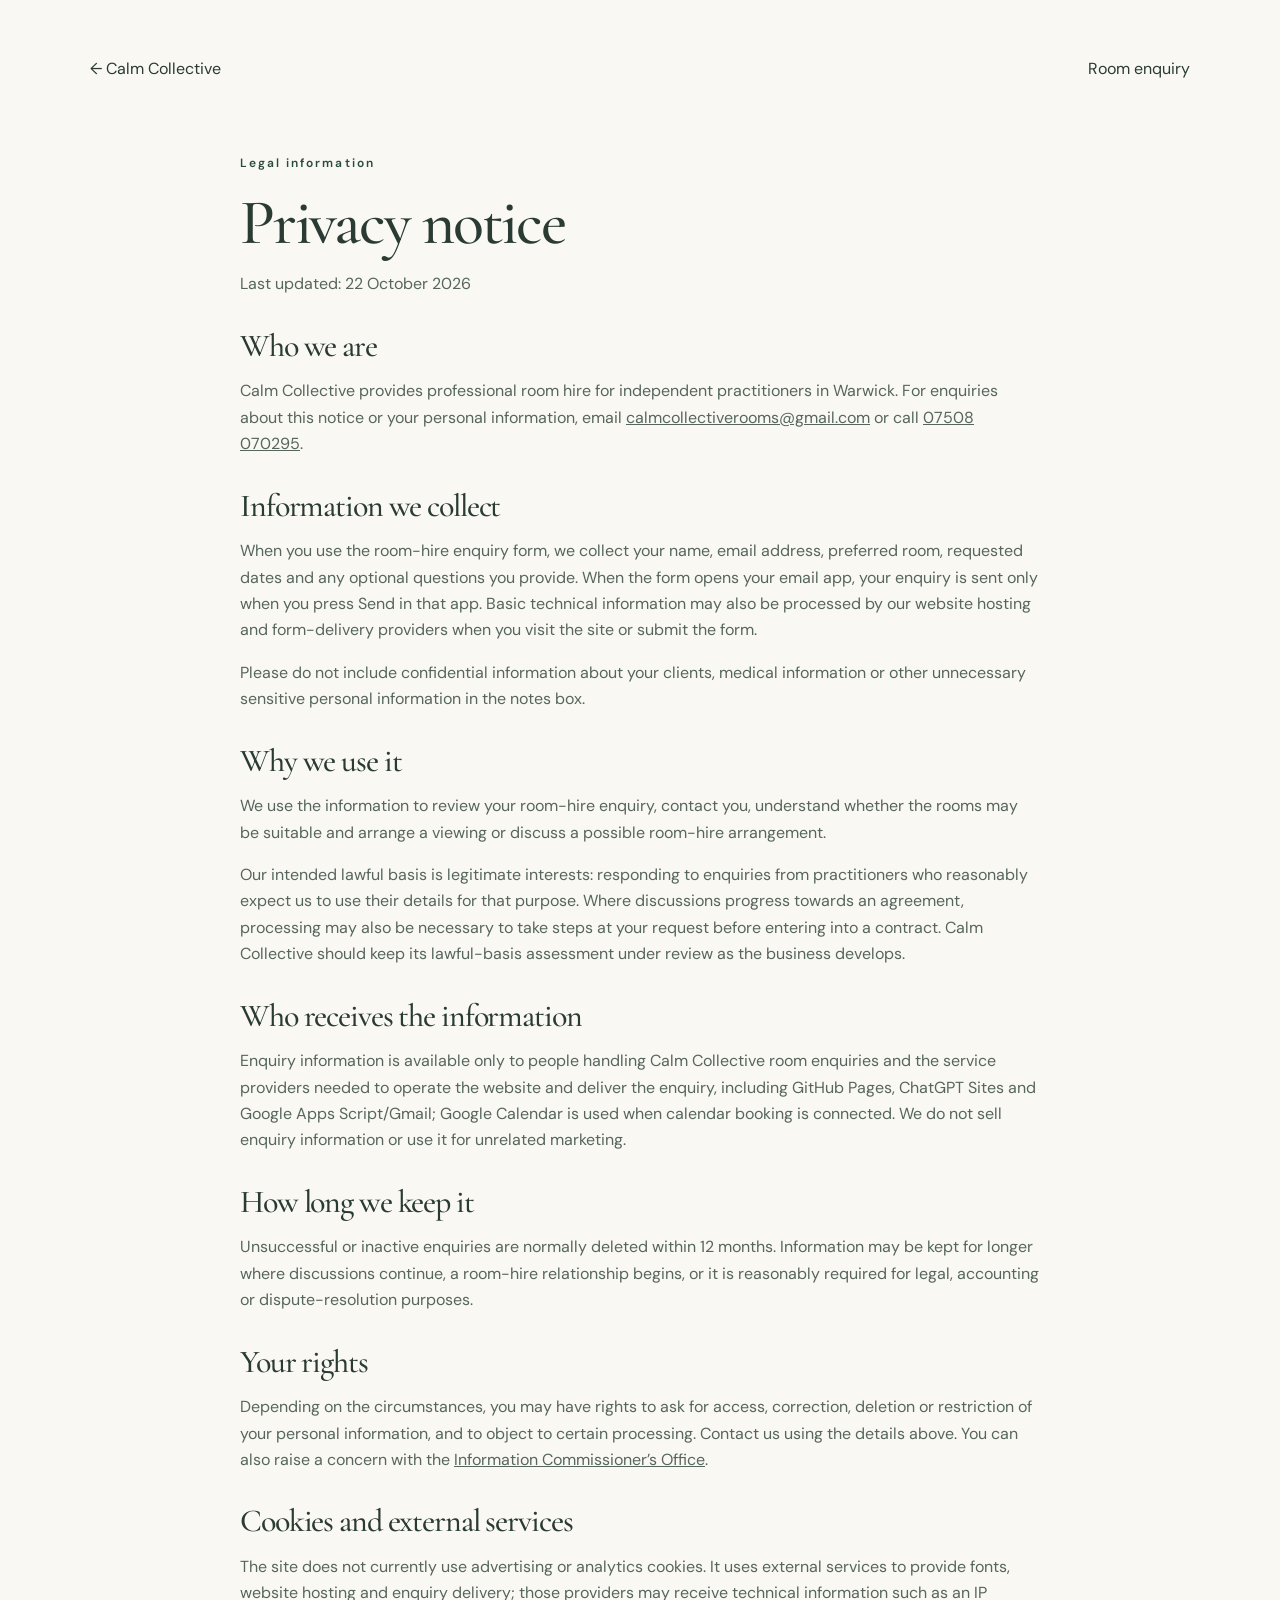
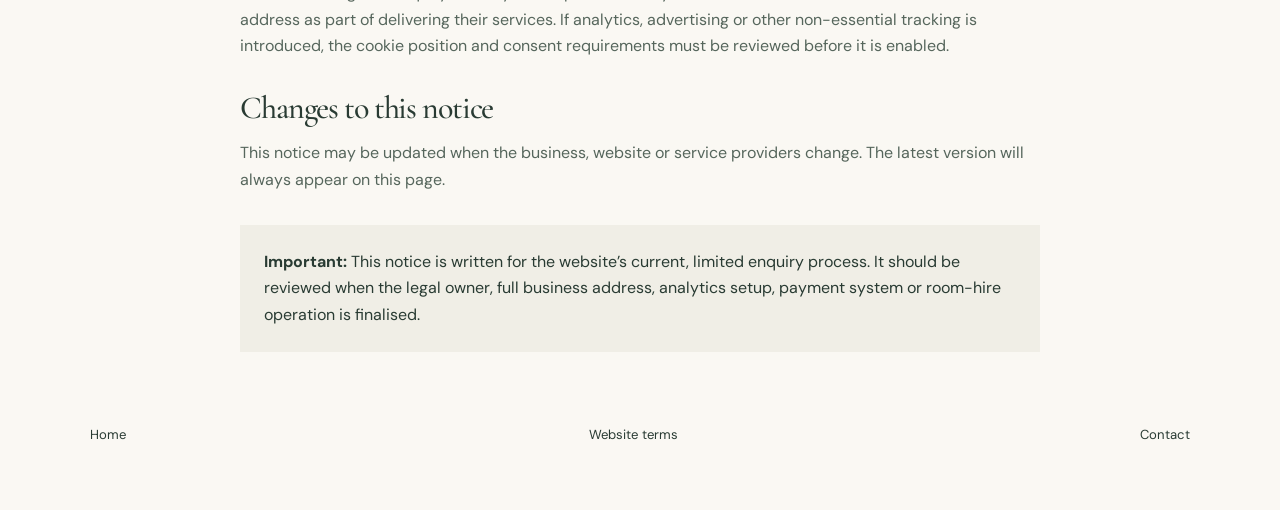
==== privacy.html @ 4c3a269a "Update Calm Collective rooms, photography and enquiries from October brief" ====
<!doctype html>
<html lang="en">
<head>
  <meta charset="utf-8">
  <meta name="viewport" content="width=device-width,initial-scale=1">
  <title>Privacy Notice | Calm Collective Warwick</title>
  <meta name="description" content="How Calm Collective uses personal information submitted through its therapy room hire enquiry form.">
  <meta name="robots" content="index,follow">
  <meta name="theme-color" content="#d4e0d9">
  <link rel="canonical" href="https://highstreetwebco.github.io/calm-collective/privacy.html">
  <link rel="preconnect" href="https://fonts.googleapis.com">
  <link rel="preconnect" href="https://fonts.gstatic.com" crossorigin>
  <link href="https://fonts.googleapis.com/css2?family=Cormorant+Garamond:ital,wght@0,500;1,400&family=DM+Sans:wght@400;500;600&display=swap" rel="stylesheet">
  <link rel="stylesheet" href="style.css?v=20261022">
</head>
<body class="legal-body">
  <header class="legal-header"><a href="index.html">← Calm Collective</a><a href="index.html#enquire">Room enquiry</a></header>
  <main class="legal-page">
    <p class="eyebrow">Legal information</p>
    <h1>Privacy notice</h1>
    <p class="legal-updated">Last updated: 22 October 2026</p>
    <section><h2>Who we are</h2><p>Calm Collective provides professional room hire for independent practitioners in Warwick. For enquiries about this notice or your personal information, email <a href="mailto:calmcollectiverooms@gmail.com">calmcollectiverooms@gmail.com</a> or call <a href="tel:07508070295">07508 070295</a>.</p></section>
    <section><h2>Information we collect</h2><p>When you use the room-hire enquiry form, we collect your name, email address, preferred room, requested dates and any optional questions you provide. When the form opens your email app, your enquiry is sent only when you press Send in that app. Basic technical information may also be processed by our website hosting and form-delivery providers when you visit the site or submit the form.</p><p>Please do not include confidential information about your clients, medical information or other unnecessary sensitive personal information in the notes box.</p></section>
    <section><h2>Why we use it</h2><p>We use the information to review your room-hire enquiry, contact you, understand whether the rooms may be suitable and arrange a viewing or discuss a possible room-hire arrangement.</p><p>Our intended lawful basis is legitimate interests: responding to enquiries from practitioners who reasonably expect us to use their details for that purpose. Where discussions progress towards an agreement, processing may also be necessary to take steps at your request before entering into a contract. Calm Collective should keep its lawful-basis assessment under review as the business develops.</p></section>
    <section><h2>Who receives the information</h2><p>Enquiry information is available only to people handling Calm Collective room enquiries and the service providers needed to operate the website and deliver the enquiry, including GitHub Pages, ChatGPT Sites and Google Apps Script/Gmail; Google Calendar is used when calendar booking is connected. We do not sell enquiry information or use it for unrelated marketing.</p></section>
    <section><h2>How long we keep it</h2><p>Unsuccessful or inactive enquiries are normally deleted within 12 months. Information may be kept for longer where discussions continue, a room-hire relationship begins, or it is reasonably required for legal, accounting or dispute-resolution purposes.</p></section>
    <section><h2>Your rights</h2><p>Depending on the circumstances, you may have rights to ask for access, correction, deletion or restriction of your personal information, and to object to certain processing. Contact us using the details above. You can also raise a concern with the <a href="https://ico.org.uk/make-a-complaint/" target="_blank" rel="noreferrer">Information Commissioner’s Office</a>.</p></section>
    <section><h2>Cookies and external services</h2><p>The site does not currently use advertising or analytics cookies. It uses external services to provide fonts, website hosting and enquiry delivery; those providers may receive technical information such as an IP address as part of delivering their services. If analytics, advertising or other non-essential tracking is introduced, the cookie position and consent requirements must be reviewed before it is enabled.</p></section>
    <section><h2>Changes to this notice</h2><p>This notice may be updated when the business, website or service providers change. The latest version will always appear on this page.</p></section>
    <aside class="legal-note"><strong>Important:</strong> This notice is written for the website’s current, limited enquiry process. It should be reviewed when the legal owner, full business address, analytics setup, payment system or room-hire operation is finalised.</aside>
  </main>
  <footer class="legal-footer"><a href="index.html">Home</a><a href="terms.html">Website terms</a><a href="mailto:calmcollectiverooms@gmail.com">Contact</a></footer>
</body>
</html>
---- style.css ----
:root{--paper:#faf8f3;--cream:#f0eee6;--sage:#d4ded2;--forest:#294b3e;--ink:#293b33;--muted:#56665c;--line:#cdd4c8;--serif:'Cormorant Garamond',Georgia,serif;--sans:'DM Sans',sans-serif}*{box-sizing:border-box}html{scroll-behavior:smooth;scroll-padding-top:110px}body{margin:0;background:var(--paper);color:var(--ink);font:16px/1.65 var(--sans);-webkit-font-smoothing:antialiased}a{color:inherit;text-decoration:none}button,input,select,textarea{font:inherit}button,a,input,select,textarea,summary{-webkit-tap-highlight-color:transparent}button,a,summary{touch-action:manipulation}a:focus-visible,button:focus-visible,summary:focus-visible,input:focus-visible,select:focus-visible,textarea:focus-visible{outline:3px solid #687c55;outline-offset:4px}button{cursor:pointer}button:disabled{cursor:wait;opacity:.6}[hidden]{display:none!important}img{max-width:100%;display:block}h1,h2,h3,p,figure{margin:0}h1,h2,h3{font-family:var(--serif);font-weight:500}h1,h2{line-height:1.02;letter-spacing:-.035em}h1{font-size:clamp(3.7rem,5.8vw,6.7rem)}h2{font-size:clamp(2.7rem,4.2vw,4.7rem)}h3{font-size:1.95rem;line-height:1.15}p{color:var(--muted)}em{font-weight:400}.eyebrow{font-size:.75rem;font-weight:600;letter-spacing:.17em;margin-bottom:1.5rem;color:var(--forest)}.button{display:inline-flex;justify-content:center;align-items:center;background:var(--forest);color:var(--paper);padding:.95rem 1.5rem;border:1px solid var(--forest);border-radius:5px;min-height:50px;font-size:.9rem;font-weight:500;text-align:center;transition:background .18s}.button:hover{background:#173b2a}.button-outline{background:transparent;color:var(--forest)}.button-outline:hover{background:#e3e9df;color:var(--forest)}.button-light{background:var(--paper);color:var(--forest);border-color:var(--paper)}.button-light:hover{background:var(--sage)}.text-link{background:none;border:0;border-bottom:1px solid currentColor;color:var(--forest);padding:.3rem 0;font-size:.9rem;display:inline-block}.skip-link{position:fixed;top:-100px;left:16px;background:white;padding:16px;z-index:100}.skip-link:focus{top:12px}.site-header{height:100px;display:flex;align-items:center;gap:2.5rem;padding:0 5%;border-bottom:1px solid var(--line);background:rgba(250,248,243,.96);backdrop-filter:blur(16px);position:sticky;top:0;z-index:20}.brand-logo{width:140px;color:var(--forest)}.brand-main{display:flex;align-items:center;gap:7px;line-height:.8}.brand-main>span{font:400 2.8rem/.8 var(--serif);letter-spacing:-.055em}.brand-lotus{width:56px;height:38px}.brand-lotus path{fill:none;stroke:currentColor;stroke-width:1.7}.brand-logo>small{display:block;font-size:.7rem;letter-spacing:.3em;margin-top:8px}.site-header nav{display:flex;gap:2rem;margin-left:auto;font-size:.88rem}.site-header nav a{padding:12px 0}.site-header nav a:hover{color:#748771}.menu-toggle{display:none}.hero{display:grid;grid-template-columns:1.06fr .94fr;background:var(--sage);padding:4.6rem 7% 4.3rem;gap:6%;align-items:center}.hero-copy{max-width:640px}.hero-intro{max-width:470px;margin:1.8rem 0 2rem;font-size:1.03rem;line-height:1.8}.hero .eyebrow{margin-bottom:1.8rem}.actions{display:flex;align-items:center;gap:1.7rem;flex-wrap:wrap}.hero-address{margin-top:2.8rem;font-size:.82rem;color:var(--forest)}.hero-photo{position:relative;max-width:435px;justify-self:end;box-shadow:14px 14px 0 rgba(255,255,255,.25);border-radius:145px 145px 6px 6px;overflow:hidden;background:#ecece4}.hero-photo img{width:100%;height:auto}.hero-photo figcaption{background:#faf8f3ef;padding:1rem 1.3rem;color:var(--forest);font:500 1.4rem var(--serif)}.hero-photo figcaption small{display:block;font:.75rem/1.5 var(--sans);margin-top:.3rem;color:var(--muted)}.quick-facts{display:grid;grid-template-columns:repeat(4,1fr);padding:1.55rem 7%;border-bottom:1px solid var(--line);font-size:.83rem;text-align:center}.quick-facts span+span{border-left:1px solid var(--line)}.quick-facts b{font-weight:600}.section{padding:6.5rem 7%}.section-heading{display:grid;grid-template-columns:1.3fr .8fr;gap:12%;align-items:end;margin-bottom:3rem}.section-heading>p{max-width:420px;line-height:1.8}.room-grid{display:grid;grid-template-columns:repeat(3,1fr);gap:1.3rem}.room-card{border:1px solid var(--line);border-radius:8px;overflow:hidden;background:#fffdf8}.room-top{padding:1.3rem 1.6rem;min-height:150px;display:flex;align-items:center;justify-content:space-between;border-bottom:1px solid var(--line)}.room-calm{background:#dce4d8}.room-still{background:#e5e5da}.room-haven{background:#ded9cd}.room-top .eyebrow{margin:0}.room-number{font:400 5rem/1 var(--serif);color:#6c7e67}.room-copy{padding:1.6rem}.room-copy>p{font-size:.9rem;margin:1rem 0}.room-copy details{font-size:.85rem;border-top:1px solid var(--line);padding:.8rem 0}.room-copy details p{margin-top:.6rem}.room-copy .button{width:100%;margin-top:1rem;font-size:.84rem}.room-footnote{display:flex;gap:2rem;align-items:center;justify-content:space-between;margin:1.5rem 0 2.5rem}.room-footnote p{font-size:.8rem}.room-footnote a{white-space:nowrap}.facilities{padding:1.6rem 2rem;background:#eef0e8;border-radius:6px;display:flex;gap:2.5rem;align-items:center}.facilities .eyebrow{margin:0;font-size:.7rem}.facilities ul{display:flex;flex-wrap:wrap;gap:1rem 2.5rem;margin:0;padding:0;list-style:none;font-size:.88rem}.facilities li:before{content:'✓';margin-right:.6rem;color:var(--forest)}.hire-section{background:var(--cream);display:grid;grid-template-columns:1fr 1fr;gap:12%}.section-intro{margin:1.6rem 0;max-width:430px}.hire-options article{display:flex;gap:1.5rem;padding:1.5rem 0;border-top:1px solid #cbd0c3}.hire-options article>span{font-size:.75rem;padding-top:.4rem}.hire-options h3{font-size:1.8rem}.hire-options article p{font-size:.92rem;margin-top:.5rem}.small-note{font-size:.8rem;line-height:1.65}.practice-strip{padding:3.8rem 7%;display:grid;grid-template-columns:1fr 1.3fr;gap:8%;background:var(--forest);color:var(--paper)}.practice-strip .eyebrow{color:#c6d7c3}.practice-strip h2{font-size:3rem}.practice-strip p{color:#d0ddd1;font-size:.88rem;margin-top:1.3rem}.practice-tags{display:flex;flex-wrap:wrap;gap:.7rem}.practice-tags span{border:1px solid #6f8a75;border-radius:30px;padding:.45rem 1rem;font-size:.82rem}.how-section{padding-top:4rem;padding-bottom:4rem}.process-grid{display:grid;grid-template-columns:repeat(3,1fr);gap:3.5rem}.process-grid article>span{font-size:.7rem;letter-spacing:.12em;color:var(--muted)}.process-grid h3{margin:1rem 0 .7rem}.process-grid p{font-size:.9rem}.booking-section{position:relative;background:#e5e9df;display:grid;grid-template-columns:.85fr 1.15fr;gap:8%}.anchor-alias{position:absolute;top:0}.booking-intro>p:not(.eyebrow){max-width:390px;margin:1.7rem 0}.booking-assurance{padding:1.4rem 0;border-top:1px solid #c2cbbd;margin-top:2rem;max-width:370px}.booking-assurance h3{font-size:1.5rem}.booking-assurance p{margin-top:.7rem;font-size:.88rem}.booking-contact{font-size:.9rem}.booking-contact a{color:var(--forest);display:inline-block;margin-top:.4rem;text-decoration:underline;text-underline-offset:4px}.booking-card{background:var(--paper);border:1px solid #cbd4c4;border-radius:12px;padding:2rem;box-shadow:0 12px 32px #294b3e07;align-self:start;min-width:0}.steps{padding:0;margin:0 0 2rem;display:flex;list-style:none;justify-content:space-between;border-bottom:1px solid var(--line);padding-bottom:1.5rem;gap:.5rem}.steps li{font-size:.77rem;color:var(--muted);display:flex;align-items:center;gap:.5rem}.steps span{display:grid;place-items:center;border:1px solid var(--line);border-radius:50%;width:27px;height:27px}.steps [aria-current=step]{color:var(--forest);font-weight:600}.steps [aria-current=step] span{background:var(--forest);color:var(--paper);border-color:var(--forest)}fieldset{margin:0;padding:0;border:0;min-width:0}legend{font:500 1.8rem/1.25 var(--serif);padding:0;margin-bottom:1.5rem;width:100%}.intent-options{display:grid;grid-template-columns:1fr 1fr;gap:.7rem;margin-bottom:1.5rem}.intent-options label{cursor:pointer;position:relative}.intent-options input{position:absolute;top:15px;left:12px;accent-color:var(--forest);width:16px;height:16px;margin:0}.intent-options label>span{display:block;border:1px solid var(--line);padding:.75rem .7rem .75rem 2.4rem;border-radius:5px;font-size:.8rem}.intent-options small{display:block;font-size:.7rem;color:var(--muted);margin-top:.2rem}.intent-options input:checked+span{border-color:var(--forest);background:#edf1e7}.intent-options input:focus-visible+span{outline:2px solid var(--forest);outline-offset:2px}.form-grid{display:grid;grid-template-columns:1fr 1fr;gap:1rem}.form-grid label{font-size:.83rem;display:flex;flex-direction:column;gap:.4rem}.full{grid-column:1/-1}input:not([type=radio],[type=checkbox],[type=hidden]),select,textarea{width:100%;max-width:100%;min-width:0;border:1px solid #bcc7b5;border-radius:5px;background:#fffefa;color:var(--ink);padding:.7rem;font-size:1rem;min-height:48px}textarea{resize:vertical}.form-grid small{font-size:.73rem;color:var(--muted)}.time-picker{margin:1.5rem 0}.field-label{font-size:.83rem;color:var(--ink);margin-bottom:.25rem}.time-grid{display:grid;grid-template-columns:repeat(3,1fr);gap:.55rem;margin:.8rem 0}.time-grid button{background:transparent;border:1px solid #bcc7b5;border-radius:5px;min-height:44px;font-size:.86rem;color:var(--forest)}.time-grid button[aria-pressed=true]{background:var(--forest);color:var(--paper);border-color:var(--forest)}.time-grid button:hover{border-color:var(--forest)}.next-step{width:100%}.form-actions{display:flex;gap:1rem;align-items:center;justify-content:space-between;margin-top:1.5rem}.form-actions .next-step{width:auto}.consent{display:flex;gap:.7rem;font-size:.78rem;margin-top:1.4rem;align-items:flex-start}.consent input{accent-color:var(--forest);width:18px;height:18px;flex-shrink:0;margin:4px 0}.consent a{text-decoration:underline}.request-explainer{font-size:.87rem;padding:1rem;border-radius:5px;background:#edf0e6}#request-summary{margin:0 0 1.4rem;display:grid;grid-template-columns:100px 1fr;gap:.5rem 1rem;font-size:.87rem;overflow-wrap:anywhere}#request-summary dt{color:var(--muted)}#request-summary dd{margin:0;color:var(--ink)}#booking-status{font-size:.85rem;margin-top:1rem;overflow-wrap:anywhere}#booking-status.error{color:#96372b}#booking-success p{margin:1rem 0}#booking-success h3{font-size:2.5rem}.website-check{position:absolute!important;left:-10000px!important;width:1px!important;height:1px!important;overflow:hidden!important}.location-section{display:grid;grid-template-columns:.8fr 1fr;gap:10%;align-items:center}.location-section figure{max-width:430px;border-radius:7px;overflow:hidden}.location-section img{width:100%;height:auto}.location-section address{font-style:normal;font-size:1.12rem;margin:1.8rem 0 1.3rem}.location-section .button{margin:1.5rem 0}.location-section p{max-width:430px}.faq-section{border-top:1px solid var(--line);display:grid;grid-template-columns:.8fr 1.2fr;gap:10%;padding-top:5rem}.faq-section .text-link{margin-top:1.8rem}.faq-list details{border-bottom:1px solid var(--line);padding:1.2rem 0}.faq-list details:first-child{border-top:1px solid var(--line)}summary{cursor:pointer;list-style:none;padding-right:1.8rem;position:relative}summary::-webkit-details-marker{display:none}summary:after{content:'+';position:absolute;right:0;top:-.2rem;font-size:1.3rem;font-weight:400}details[open]>summary:after{content:'−'}.faq-list summary{font-size:.94rem;color:var(--ink)}.faq-list p{font-size:.88rem;margin-top:.8rem}.final{background:var(--forest);color:var(--paper);text-align:center;padding:5rem 7%}.final .eyebrow{color:#d0dec9}.final .button{margin-top:2rem}footer{padding:3.5rem 7%;display:grid;grid-template-columns:1fr 1.2fr 1fr .8fr;gap:2rem;font-size:.82rem}footer p{font-size:.88rem}footer a:not(.wordmark){display:block;margin-bottom:.5rem}footer small{display:block;font-size:.75rem;color:var(--muted);margin-top:1rem}.mobile-booking{display:none}.legal-body{padding:2rem 7%}.legal-header,.legal-footer{display:flex;justify-content:space-between;padding:1.5rem 0}.legal-page{max-width:800px;margin:3rem auto}.legal-page h1{font-size:4rem}.legal-page h2{font-size:2rem;margin:2rem 0 .8rem}.legal-page p{margin:1rem 0}.legal-page a{text-decoration:underline}.legal-note{padding:1.5rem;background:var(--cream);margin-top:2rem}
@media(min-width:1600px){.hero,.section,.practice-strip,.quick-facts,footer{padding-left:max(7%,calc((100vw - 1450px)/2));padding-right:max(7%,calc((100vw - 1450px)/2))}}@media(max-width:1050px){.site-header{gap:1.5rem}.site-header nav{gap:1.2rem}.header-cta{padding:.8rem 1rem}.hero{padding:3rem 6%;gap:5%}.hero h1{font-size:4.5rem}.section{padding:5rem 6%}.room-copy{padding:1.2rem}.room-copy h3{font-size:1.7rem}.facilities{align-items:flex-start;flex-direction:column;gap:1rem}.booking-section{gap:5%;grid-template-columns:.8fr 1.2fr}.booking-card{padding:1.5rem}.intent-options{grid-template-columns:1fr}.section-heading{gap:7%}footer{grid-template-columns:repeat(2,1fr)}}@media(max-width:760px){html{scroll-padding-top:88px}.site-header{height:82px;padding:0 5%;gap:1rem}.brand-logo{width:113px}.brand-main>span{font-size:2.3rem}.brand-lotus{width:45px;height:33px}.brand-logo>small{font-size:.58rem}.menu-toggle{display:block;margin-left:auto;background:none;border:0;font-size:.83rem;padding:10px}.site-header nav{display:none;position:absolute;left:0;right:0;top:82px;background:var(--paper);padding:1rem 5%;border-bottom:1px solid var(--line);box-shadow:0 10px 20px #2034210d}.site-header nav.is-open{display:flex;flex-direction:column;gap:0}.header-cta{font-size:.75rem;padding:.65rem .8rem;min-height:42px}.hero{grid-template-columns:1fr;padding:2.8rem 6% 2.4rem;gap:2.5rem}.hero h1{font-size:clamp(3.8rem,11vw,5.6rem)}.hero-intro{font-size:1rem;margin:1.4rem 0 1.7rem;max-width:540px}.hero .eyebrow{font-size:.68rem}.hero-address{margin-top:1.7rem}.hero-photo{justify-self:center;max-width:370px;width:100%;border-radius:120px 120px 5px 5px}.quick-facts{grid-template-columns:1fr 1fr;gap:1rem 0;padding:1.3rem 5%;font-size:.74rem}.quick-facts span:nth-child(3){border:0}.section{padding:3.8rem 6%}.section-heading{grid-template-columns:1fr;gap:1.5rem;margin-bottom:2rem}.room-grid{grid-template-columns:1fr;gap:1.1rem}.room-card{display:grid;grid-template-columns:100px 1fr}.room-top{flex-direction:column;justify-content:center;gap:1rem;border-bottom:0;border-right:1px solid var(--line);padding:1rem .5rem}.room-top .eyebrow{font-size:.6rem;letter-spacing:.1em}.room-number{font-size:3.6rem}.room-copy{padding:1.2rem}.room-copy h3{font-size:1.9rem}.room-copy .button{font-size:.8rem;padding:.7rem}.room-footnote{flex-direction:column;align-items:flex-start;gap:.7rem;margin-bottom:1.8rem}.facilities{padding:1.3rem}.facilities ul{gap:.6rem 1.5rem}.hire-section{grid-template-columns:1fr;gap:2.3rem}.practice-strip{grid-template-columns:1fr;padding:3rem 6%;gap:2rem}.practice-strip .eyebrow{margin-top:0}.practice-strip h2{font-size:2.7rem}.process-grid{grid-template-columns:1fr;gap:1.8rem}.process-grid article{border-bottom:1px solid var(--line);padding-bottom:1.5rem}.process-grid h3{margin:.6rem 0}.booking-section{grid-template-columns:1fr;gap:2rem}.booking-intro>p:not(.eyebrow){max-width:unset}.booking-assurance{max-width:unset;margin-top:1.3rem}.booking-contact{margin-bottom:0!important}.booking-card{padding:1.4rem}.intent-options{grid-template-columns:1fr 1fr}.intent-options label>span{padding-left:2rem;font-size:.77rem}.intent-options small{font-size:.65rem}.form-grid{gap:.9rem}.steps li{font-size:.7rem}.steps span{width:23px;height:23px}.location-section{grid-template-columns:1fr;gap:2.5rem}.location-section figure{width:100%;max-width:350px;justify-self:center}.faq-section{grid-template-columns:1fr;gap:2.5rem}.final{padding:3.8rem 6%}.final h2{font-size:3rem}footer{padding:2.7rem 6% 6.5rem;gap:2.4rem 1rem;font-size:.75rem}.mobile-booking{display:block;position:fixed;bottom:12px;left:5%;right:5%;padding:1rem;background:var(--forest);color:var(--paper);box-shadow:0 5px 25px #213e332b;border:1px solid #c9d6c6;border-radius:6px;text-align:center;z-index:18;font-size:.86rem}.mobile-booking.is-hidden{display:none}}@media(max-width:380px){.header-cta{display:none}.form-grid,.intent-options{grid-template-columns:1fr}.room-card{grid-template-columns:72px 1fr}.booking-card{padding:1.1rem}.steps li{gap:.25rem}.steps{gap:.3rem}}@media(prefers-reduced-motion:reduce){html{scroll-behavior:auto}*{transition:none!important;animation:none!important}}

/* Real photography: preserve the complete frame; enlarge on request. */
.hero-photo{border-radius:8px}.photo-section{background:#eef0e8;padding-top:5rem;padding-bottom:5rem}.photo-grid{display:grid;grid-template-columns:repeat(3,minmax(0,1fr));gap:1.4rem;align-items:start}.photo-card{border:1px solid var(--line);border-radius:7px;overflow:hidden;background:var(--paper)}.gallery-open{display:block;position:relative;background:#e0e5db}.gallery-open img{width:100%;height:auto}.photo-enlarge{position:absolute;bottom:.8rem;right:.8rem;border:1px solid #f6f5edf0;border-radius:4px;background:#294b3eed;color:var(--paper);font-size:.75rem;padding:.35rem .7rem;opacity:0;transition:opacity .15s}.gallery-open:hover .photo-enlarge,.gallery-open:focus-visible .photo-enlarge{opacity:1}.photo-card figcaption{font-size:.84rem;padding:1rem 1.1rem;line-height:1.5;color:var(--forest)}.more-photos{margin-top:2rem}.more-photos>summary{display:table;margin:0 auto;padding:.8rem 2.8rem .8rem 1.4rem;border:1px solid var(--forest);border-radius:5px;font-size:.88rem;color:var(--forest)}.more-photos>summary:after{right:1rem;top:.6rem}.more-photos[open]>summary{margin-bottom:2rem}.more-photos .photo-grid{grid-template-columns:repeat(4,minmax(0,1fr));gap:1.2rem}.supplied-brand{width:190px;height:190px;object-fit:contain;margin:0 auto 1.7rem;border-radius:6px}.photo-viewer{padding:1rem;border:1px solid #7a8e77;border-radius:8px;background:var(--paper);color:var(--ink);max-width:min(1100px,94vw);width:fit-content;max-height:94dvh;overflow:auto}.photo-viewer::backdrop{background:#12281fe8}.viewer-toolbar{display:flex;align-items:center;justify-content:space-between;gap:2rem;margin-bottom:.8rem}.viewer-toolbar p{font-size:.85rem}.viewer-close,.viewer-navigation button{border:1px solid var(--forest);border-radius:4px;background:transparent;color:var(--forest);padding:.5rem 1rem;min-height:44px;font-size:.85rem}.photo-viewer figure{margin:0}.photo-viewer figure img{width:auto;max-width:100%;height:auto;max-height:65dvh;object-fit:contain;margin:auto}.photo-viewer figcaption{font-size:.88rem;padding:.8rem 0;text-align:center}.viewer-navigation{display:flex;justify-content:space-between;gap:1rem}.viewer-navigation button:hover,.viewer-close:hover{background:var(--sage)}body.gallery-is-open{overflow:hidden}@media(hover:none){.photo-enlarge{opacity:1}}@media(max-width:900px){.more-photos .photo-grid{grid-template-columns:repeat(3,minmax(0,1fr))}}@media(max-width:760px){.photo-grid{grid-template-columns:1fr 1fr;gap:1rem}.photo-grid>.photo-card:first-child{grid-column:1/-1;max-width:440px;justify-self:center;width:100%}.more-photos .photo-grid{grid-template-columns:1fr 1fr;gap:1rem}.more-photos .photo-grid>.photo-card:first-child{grid-column:auto}.photo-card figcaption{padding:.8rem;font-size:.78rem}.photo-section{padding-top:3.5rem;padding-bottom:3.5rem}.photo-viewer{max-width:96vw;padding:.8rem}.supplied-brand{width:160px;height:160px}.photo-enlarge{font-size:.65rem;bottom:.5rem;right:.5rem;padding:.25rem .5rem}}@media(max-width:380px){.photo-grid,.more-photos .photo-grid{grid-template-columns:1fr}.photo-grid>.photo-card:first-child{max-width:unset}.photo-card figcaption{font-size:.84rem}}

/* Clearer discovery and flexible enquiries, retaining the Calm Collective palette. */
.hero h1{font-size:clamp(3.4rem,5.1vw,6rem)}.hero-enquiry{display:inline-block;font-size:.8rem;margin-top:.9rem;text-decoration:underline;text-underline-offset:4px}.hero-address a:hover{text-decoration:underline}.compact-room{display:block;padding:1.6rem;border-radius:7px}.compact-room .eyebrow{margin-bottom:.8rem}.compact-room h3{font-size:2rem}.compact-room .text-link{margin-top:1.2rem}.before-you-book{display:grid;grid-template-columns:1fr 1.3fr;gap:3rem;padding:2.2rem;background:var(--cream);border-radius:7px}.before-you-book .eyebrow{margin-bottom:1rem}.before-you-book h3{font-size:2rem}.before-you-book p{font-size:.88rem;margin-top:.8rem}.before-you-book ul{list-style:none;margin:0;padding:0;display:grid;gap:1.1rem}.before-you-book li{font-size:.87rem;color:var(--muted)}.before-you-book strong{display:block;color:var(--forest);font-weight:500;margin-bottom:.2rem}.intent-options .enquiry-choice{grid-column:1/-1}.schedule-help{margin:1rem 0 1.5rem}.form-help{margin:-.5rem 0 1.3rem}.booking-card{scroll-margin-top:120px}.faq-list p a{text-decoration:underline;text-underline-offset:3px}.photo-grid{align-items:stretch}.gallery-open{height:320px;display:flex;align-items:center;justify-content:center}.gallery-open img{max-height:100%;width:100%;height:100%;object-fit:contain}.photo-enlarge{opacity:1}.more-photos .gallery-open{height:260px}.photo-card figcaption{border-top:1px solid var(--line)}
@media(max-width:1050px){.hero h1{font-size:clamp(3rem,5.7vw,4.5rem)}.before-you-book{gap:2rem}.gallery-open{height:280px}.more-photos .gallery-open{height:230px}}
@media(max-width:760px){.hero h1{font-size:clamp(3.15rem,10.5vw,5rem)}.hero-address{margin-top:1.5rem}.hero-photo{max-width:320px}.photo-grid,.more-photos .photo-grid{grid-template-columns:repeat(2,minmax(0,1fr))}.photo-grid>.photo-card:first-child{grid-column:auto;max-width:unset}.photo-grid>.photo-card:last-child:nth-child(odd){grid-column:1/-1}.gallery-open,.more-photos .gallery-open{height:230px}.compact-room{display:block;padding:1.4rem}.compact-room .eyebrow{font-size:.65rem}.compact-room h3{font-size:1.9rem}.compact-room .text-link{margin-top:.7rem}.before-you-book{grid-template-columns:1fr;gap:1.5rem;padding:1.5rem}.booking-card{scroll-margin-top:95px}.mobile-booking{bottom:max(12px,env(safe-area-inset-bottom))}.photo-section{padding-top:3.5rem}}
@media(max-width:380px){.gallery-open,.more-photos .gallery-open{height:180px}.photo-card figcaption{font-size:.75rem}.intent-options{grid-template-columns:1fr}.steps li{font-size:.66rem}.compact-room{padding:1.2rem}}

/* October room information supplied by Calm Collective. */
.coastal-hero{grid-template-columns:1fr 1.15fr;gap:4%;align-items:center}.coastal-hero h1{font-size:clamp(2.8rem,4.4vw,5.1rem);line-height:1.06}.coastal-hero .hero-intro{font-size:1.18rem;max-width:26rem}.coastal-photo{position:relative;max-width:none;width:100%;overflow:hidden;border-radius:8px;justify-self:stretch}.coastal-photo>img{width:100%;height:auto;aspect-ratio:2048/1365;object-fit:cover}.hero-brand{position:absolute;left:1rem;top:1rem;background:#faf8f3ed;padding:1rem 1.2rem;border-radius:5px;color:var(--forest)}.hero-brand .brand-logo{width:130px}.hero-brand .brand-main>span{font-size:2.7rem}.hero-brand .brand-lotus{width:50px;height:40px}.hero-brand .brand-logo>small{font-size:.62rem}.welcome-section{display:grid;grid-template-columns:.8fr 1.2fr;gap:9%}.welcome-copy p+p{margin-top:1.2rem}.welcome-copy p{max-width:42rem}.rooms-section{background:var(--cream)}.room-jumps{display:flex;gap:1rem;flex-wrap:wrap;margin-bottom:3rem}.room-jumps a{border-bottom:1px solid var(--forest);padding:.5rem 0;margin-right:1.4rem;font-size:.95rem}.room-details{display:grid;gap:4rem}.room-detail{display:grid;grid-template-columns:minmax(0,1fr) minmax(0,1.1fr);gap:5%;align-items:start;border-top:1px solid var(--line);padding-top:3rem;scroll-margin-top:120px}.room-photographs{display:grid;gap:1rem;min-width:0}.room-photographs figure{margin:0;background:var(--paper);border:1px solid var(--line);border-radius:7px;overflow:hidden}.room-photographs .gallery-open{height:auto;max-height:none;background:#e4e7dd}.room-photographs img{width:100%;height:auto;max-height:600px;object-fit:contain}.room-photographs figcaption{font-size:.78rem;padding:.65rem 1rem;color:var(--muted)}.room-description .eyebrow{margin-bottom:.5rem}.room-description h3{font-size:3.8rem;line-height:1.05}.room-description p{font-size:.94rem;margin-top:1.1rem}.room-description .room-subtitle{color:var(--forest);font-weight:500;font-size:1.06rem;margin-top:.65rem}.room-rates{margin:1.6rem 0 1.8rem;border-top:1px solid var(--line)}.room-rates>div{display:flex;justify-content:space-between;gap:1rem;padding:.6rem 0;border-bottom:1px solid var(--line)}.room-rates dt{font-size:.9rem;color:var(--muted)}.room-rates dd{margin:0;font-weight:600;font-size:1.12rem;color:var(--forest)}.room-footnote{margin-top:2rem;margin-bottom:0}.booking-contact{overflow-wrap:anywhere}.contact-privacy{margin:1.2rem 0}.contact-privacy a{text-decoration:underline}.form-delivery-note{font-size:.84rem;margin:1rem 0;color:var(--muted)}.booking-card .request{width:100%}#email-fallback .text-link{margin-right:1.2rem;margin-bottom:.8rem}#email-fallback button{background:transparent;border-top:0;border-left:0;border-right:0}#email-fallback a{overflow-wrap:anywhere}#email-fallback .small-note{margin-top:.4rem}
@media(max-width:1050px){.coastal-hero{grid-template-columns:1fr 1.05fr}.coastal-hero h1{font-size:clamp(2.8rem,4.5vw,4.5rem)}.hero-brand{padding:.6rem .8rem}.hero-brand .brand-logo{width:110px}.hero-brand .brand-main>span{font-size:2.2rem}.hero-brand .brand-lotus{width:42px}.welcome-section{gap:5%}}
@media(max-width:760px){.coastal-hero{grid-template-columns:1fr;gap:2rem}.coastal-hero h1{font-size:clamp(2.8rem,10vw,4.6rem)}.coastal-hero .hero-intro{font-size:1.05rem;margin:1.2rem 0 1.5rem}.coastal-photo{max-width:none}.hero-brand{left:.7rem;top:.7rem}.welcome-section{grid-template-columns:1fr;gap:1.5rem}.room-detail{grid-template-columns:1fr;gap:1.7rem;padding-top:2rem;scroll-margin-top:95px}.room-details{gap:3rem}.room-description h3{font-size:3rem}.room-description p{font-size:.94rem}.room-jumps{gap:.7rem;margin-bottom:1.5rem}.room-jumps a{margin-right:.8rem;font-size:.85rem}.room-photographs img{max-height:420px}.room-description .button{width:100%}.booking-section .form-grid{grid-template-columns:1fr}.hero-brand .brand-logo>small{font-size:.54rem}}
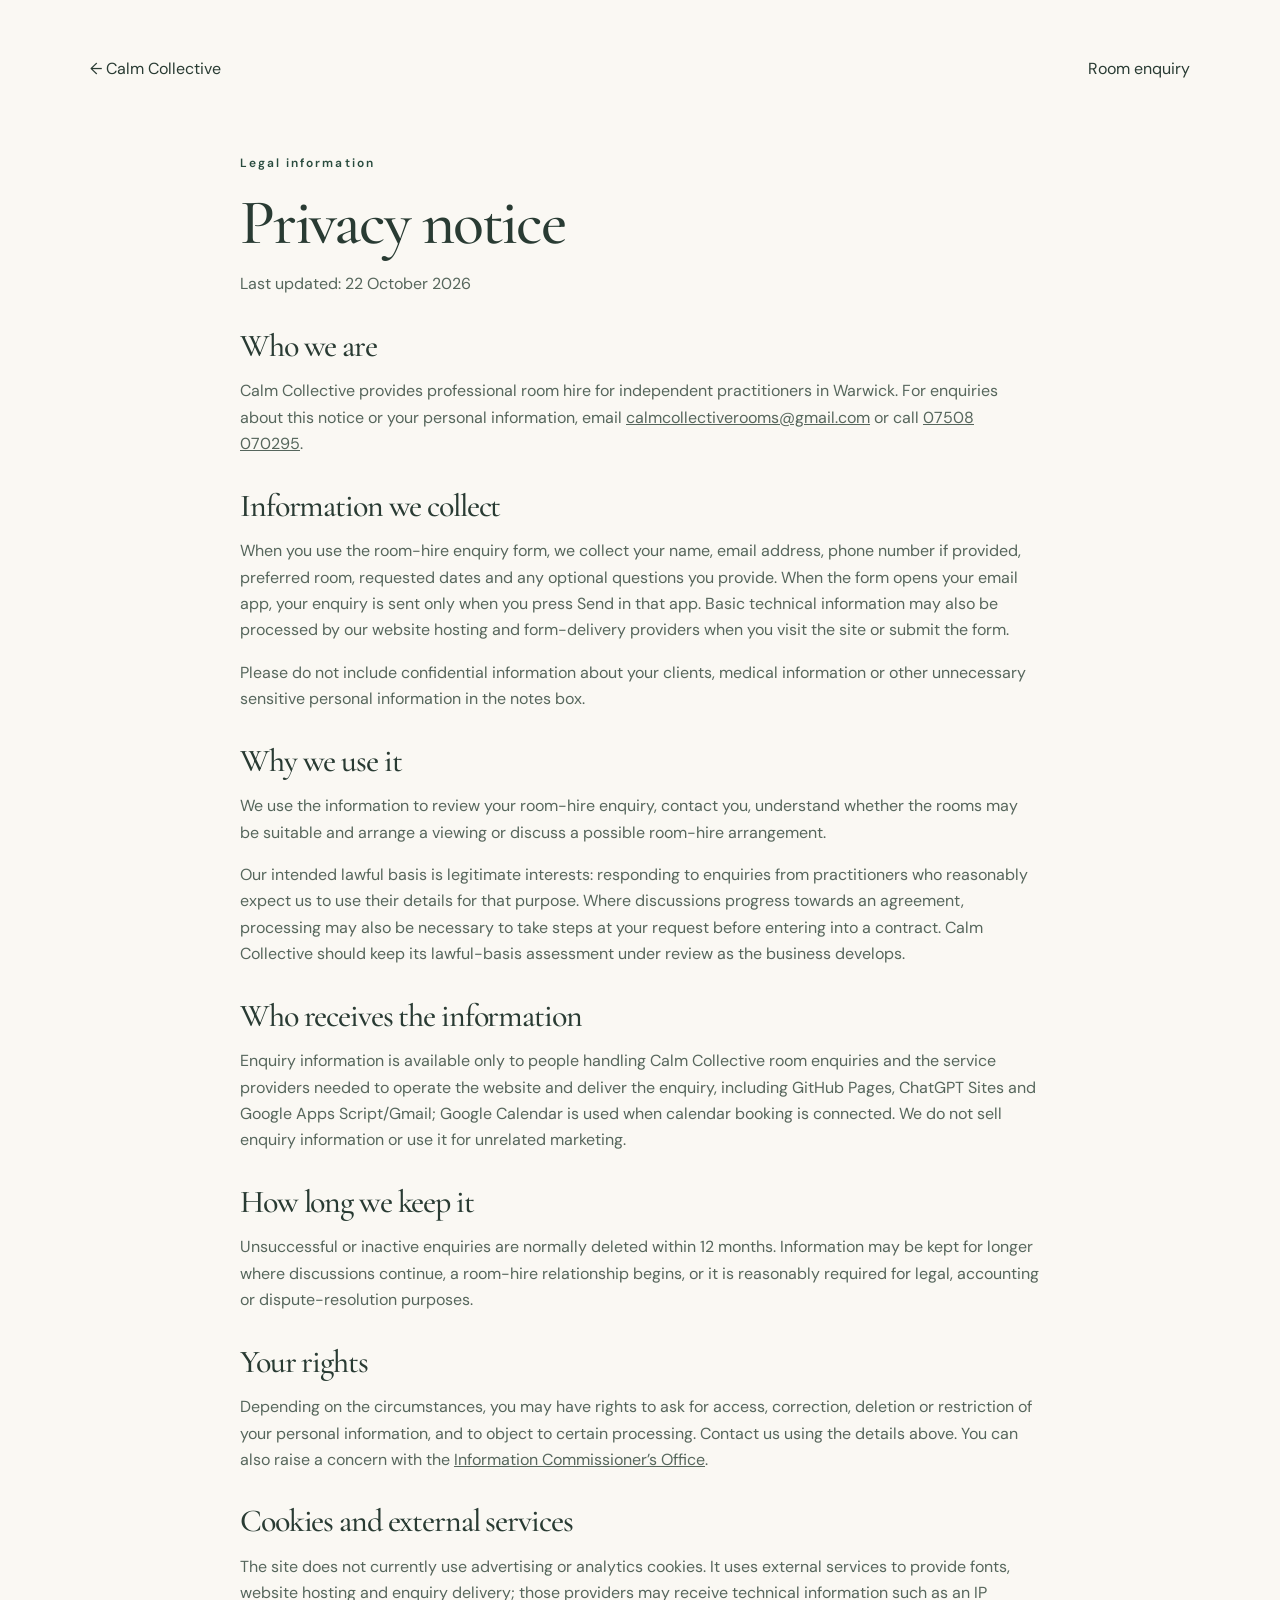
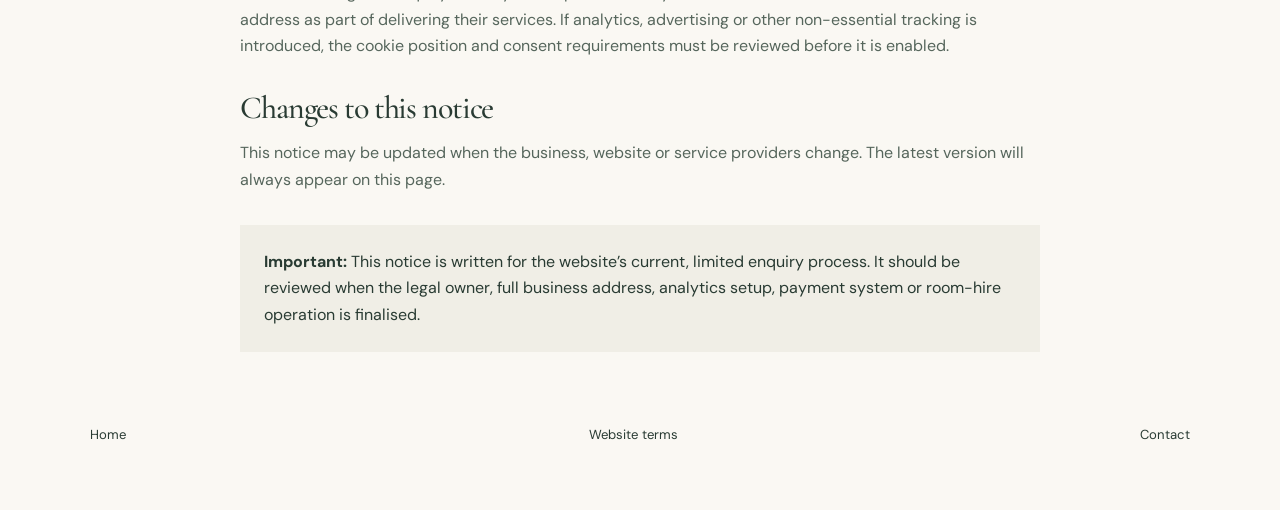
==== commit 18a0a197: "Add Solace photo carousel, restore facilities and include enquiry phone numbers" ====
--- a/privacy.html
+++ b/privacy.html
@@ -20,7 +20,7 @@
     <h1>Privacy notice</h1>
     <p class="legal-updated">Last updated: 22 October 2026</p>
     <section><h2>Who we are</h2><p>Calm Collective provides professional room hire for independent practitioners in Warwick. For enquiries about this notice or your personal information, email <a href="mailto:calmcollectiverooms@gmail.com">calmcollectiverooms@gmail.com</a> or call <a href="tel:07508070295">07508 070295</a>.</p></section>
-    <section><h2>Information we collect</h2><p>When you use the room-hire enquiry form, we collect your name, email address, preferred room, requested dates and any optional questions you provide. When the form opens your email app, your enquiry is sent only when you press Send in that app. Basic technical information may also be processed by our website hosting and form-delivery providers when you visit the site or submit the form.</p><p>Please do not include confidential information about your clients, medical information or other unnecessary sensitive personal information in the notes box.</p></section>
+    <section><h2>Information we collect</h2><p>When you use the room-hire enquiry form, we collect your name, email address, phone number if provided, preferred room, requested dates and any optional questions you provide. When the form opens your email app, your enquiry is sent only when you press Send in that app. Basic technical information may also be processed by our website hosting and form-delivery providers when you visit the site or submit the form.</p><p>Please do not include confidential information about your clients, medical information or other unnecessary sensitive personal information in the notes box.</p></section>
     <section><h2>Why we use it</h2><p>We use the information to review your room-hire enquiry, contact you, understand whether the rooms may be suitable and arrange a viewing or discuss a possible room-hire arrangement.</p><p>Our intended lawful basis is legitimate interests: responding to enquiries from practitioners who reasonably expect us to use their details for that purpose. Where discussions progress towards an agreement, processing may also be necessary to take steps at your request before entering into a contract. Calm Collective should keep its lawful-basis assessment under review as the business develops.</p></section>
     <section><h2>Who receives the information</h2><p>Enquiry information is available only to people handling Calm Collective room enquiries and the service providers needed to operate the website and deliver the enquiry, including GitHub Pages, ChatGPT Sites and Google Apps Script/Gmail; Google Calendar is used when calendar booking is connected. We do not sell enquiry information or use it for unrelated marketing.</p></section>
     <section><h2>How long we keep it</h2><p>Unsuccessful or inactive enquiries are normally deleted within 12 months. Information may be kept for longer where discussions continue, a room-hire relationship begins, or it is reasonably required for legal, accounting or dispute-resolution purposes.</p></section>
--- a/style.css
+++ b/style.css
@@ -14,3 +14,54 @@
 .coastal-hero{grid-template-columns:1fr 1.15fr;gap:4%;align-items:center}.coastal-hero h1{font-size:clamp(2.8rem,4.4vw,5.1rem);line-height:1.06}.coastal-hero .hero-intro{font-size:1.18rem;max-width:26rem}.coastal-photo{position:relative;max-width:none;width:100%;overflow:hidden;border-radius:8px;justify-self:stretch}.coastal-photo>img{width:100%;height:auto;aspect-ratio:2048/1365;object-fit:cover}.hero-brand{position:absolute;left:1rem;top:1rem;background:#faf8f3ed;padding:1rem 1.2rem;border-radius:5px;color:var(--forest)}.hero-brand .brand-logo{width:130px}.hero-brand .brand-main>span{font-size:2.7rem}.hero-brand .brand-lotus{width:50px;height:40px}.hero-brand .brand-logo>small{font-size:.62rem}.welcome-section{display:grid;grid-template-columns:.8fr 1.2fr;gap:9%}.welcome-copy p+p{margin-top:1.2rem}.welcome-copy p{max-width:42rem}.rooms-section{background:var(--cream)}.room-jumps{display:flex;gap:1rem;flex-wrap:wrap;margin-bottom:3rem}.room-jumps a{border-bottom:1px solid var(--forest);padding:.5rem 0;margin-right:1.4rem;font-size:.95rem}.room-details{display:grid;gap:4rem}.room-detail{display:grid;grid-template-columns:minmax(0,1fr) minmax(0,1.1fr);gap:5%;align-items:start;border-top:1px solid var(--line);padding-top:3rem;scroll-margin-top:120px}.room-photographs{display:grid;gap:1rem;min-width:0}.room-photographs figure{margin:0;background:var(--paper);border:1px solid var(--line);border-radius:7px;overflow:hidden}.room-photographs .gallery-open{height:auto;max-height:none;background:#e4e7dd}.room-photographs img{width:100%;height:auto;max-height:600px;object-fit:contain}.room-photographs figcaption{font-size:.78rem;padding:.65rem 1rem;color:var(--muted)}.room-description .eyebrow{margin-bottom:.5rem}.room-description h3{font-size:3.8rem;line-height:1.05}.room-description p{font-size:.94rem;margin-top:1.1rem}.room-description .room-subtitle{color:var(--forest);font-weight:500;font-size:1.06rem;margin-top:.65rem}.room-rates{margin:1.6rem 0 1.8rem;border-top:1px solid var(--line)}.room-rates>div{display:flex;justify-content:space-between;gap:1rem;padding:.6rem 0;border-bottom:1px solid var(--line)}.room-rates dt{font-size:.9rem;color:var(--muted)}.room-rates dd{margin:0;font-weight:600;font-size:1.12rem;color:var(--forest)}.room-footnote{margin-top:2rem;margin-bottom:0}.booking-contact{overflow-wrap:anywhere}.contact-privacy{margin:1.2rem 0}.contact-privacy a{text-decoration:underline}.form-delivery-note{font-size:.84rem;margin:1rem 0;color:var(--muted)}.booking-card .request{width:100%}#email-fallback .text-link{margin-right:1.2rem;margin-bottom:.8rem}#email-fallback button{background:transparent;border-top:0;border-left:0;border-right:0}#email-fallback a{overflow-wrap:anywhere}#email-fallback .small-note{margin-top:.4rem}
 @media(max-width:1050px){.coastal-hero{grid-template-columns:1fr 1.05fr}.coastal-hero h1{font-size:clamp(2.8rem,4.5vw,4.5rem)}.hero-brand{padding:.6rem .8rem}.hero-brand .brand-logo{width:110px}.hero-brand .brand-main>span{font-size:2.2rem}.hero-brand .brand-lotus{width:42px}.welcome-section{gap:5%}}
 @media(max-width:760px){.coastal-hero{grid-template-columns:1fr;gap:2rem}.coastal-hero h1{font-size:clamp(2.8rem,10vw,4.6rem)}.coastal-hero .hero-intro{font-size:1.05rem;margin:1.2rem 0 1.5rem}.coastal-photo{max-width:none}.hero-brand{left:.7rem;top:.7rem}.welcome-section{grid-template-columns:1fr;gap:1.5rem}.room-detail{grid-template-columns:1fr;gap:1.7rem;padding-top:2rem;scroll-margin-top:95px}.room-details{gap:3rem}.room-description h3{font-size:3rem}.room-description p{font-size:.94rem}.room-jumps{gap:.7rem;margin-bottom:1.5rem}.room-jumps a{margin-right:.8rem;font-size:.85rem}.room-photographs img{max-height:420px}.room-description .button{width:100%}.booking-section .form-grid{grid-template-columns:1fr}.hero-brand .brand-logo>small{font-size:.54rem}}
+
+/* Full-screen coastal video, with the navigation and copy over the sea. */
+.site-header{position:absolute;inset:0 0 auto;background:transparent;backdrop-filter:none;border-bottom:0;color:#fffdf8}
+.site-header .brand-logo,.site-header .menu-toggle{color:#fffdf8}
+.site-header nav a:hover{color:#e1eade}
+.site-header .header-cta{background:#faf8f3;color:var(--forest);border-color:#faf8f3}
+.site-header .header-cta:hover{background:#e3e9df}
+.coastal-hero{position:relative;isolation:isolate;display:flex;align-items:center;width:100%;min-height:100vh;min-height:100svh;padding:150px 7% 70px;overflow:hidden;background:#213f39}
+.coastal-hero .coastal-photo{position:absolute;inset:0;z-index:-2;width:100%;height:100%;max-width:none;margin:0;border:0;border-radius:0;box-shadow:none;background:none}
+.coastal-hero .coastal-photo>img,.coastal-hero .hero-video{display:block;width:100%;height:100%;max-width:none;aspect-ratio:auto;object-fit:cover;object-position:center}
+.coastal-hero .hero-video{position:absolute;inset:0;opacity:0;pointer-events:none}
+.coastal-hero .hero-video.is-ready{opacity:1}
+.coastal-hero::before{content:'';position:absolute;inset:0;z-index:-1;background:linear-gradient(90deg,rgba(10,34,30,.77) 0%,rgba(10,34,30,.54) 38%,rgba(10,34,30,.08) 72%),linear-gradient(180deg,rgba(10,34,30,.5),transparent 28%,rgba(10,34,30,.14))}
+.coastal-hero .hero-copy{max-width:640px;color:#fffdf8}
+.coastal-hero h1{font-size:clamp(3.3rem,5.3vw,6.2rem);line-height:1.04;text-shadow:0 2px 20px #132d2a33}
+.coastal-hero .eyebrow,.coastal-hero .hero-intro,.coastal-hero .hero-address,.coastal-hero .text-link{color:#fffdf8}
+.coastal-hero .hero-intro{font-size:1.2rem;max-width:28rem;line-height:1.65}
+.coastal-hero .button{background:#faf8f3;color:var(--forest);border-color:#faf8f3}
+.coastal-hero .button:hover{background:#e3e9df}
+.coastal-hero :focus-visible,.site-header :focus-visible{outline-color:#fffdf8}
+@media(min-width:1600px){.coastal-hero{padding-left:max(7%,calc((100vw - 1450px)/2));padding-right:max(7%,calc((100vw - 1450px)/2))}}
+@media(max-width:760px){
+ .site-header nav{background:var(--forest);border-color:#587367;box-shadow:0 10px 20px #102b2326}
+ .coastal-hero{padding:120px 6% 110px;gap:0;align-items:center}
+ .coastal-hero .coastal-photo>img,.coastal-hero .hero-video{object-position:70% center}
+ .coastal-hero::before{background:linear-gradient(90deg,rgba(10,34,30,.68),rgba(10,34,30,.25)),linear-gradient(180deg,rgba(10,34,30,.38),transparent 60%,rgba(10,34,30,.15))}
+ .coastal-hero h1{font-size:clamp(2.8rem,10.4vw,4.8rem);line-height:1.07}
+ .coastal-hero .hero-intro{font-size:1.05rem;margin:1.4rem 0 1.8rem;max-width:23rem}
+ .coastal-hero .actions{gap:1.2rem}.coastal-hero .hero-address{margin-top:1.7rem;max-width:22rem}
+}
+@media(max-height:600px) and (min-width:761px){.coastal-hero{padding-top:120px;padding-bottom:40px}.coastal-hero h1{font-size:3.6rem}.coastal-hero .hero-intro{margin:1rem 0 1.3rem}.coastal-hero .hero-address{margin-top:1.2rem}}
+.visually-hidden{position:absolute;width:1px;height:1px;padding:0;margin:-1px;overflow:hidden;clip:rect(0,0,0,0);white-space:nowrap;border:0}
+.room-carousel{display:block}
+.carousel-track{display:flex;overflow-x:auto;scroll-snap-type:x mandatory;scrollbar-width:none;border-radius:7px;overscroll-behavior-x:contain}
+.carousel-track::-webkit-scrollbar{display:none}
+.room-photographs .carousel-slide{flex:0 0 100%;min-width:0;scroll-snap-align:start;scroll-snap-stop:always}
+.room-photographs .carousel-slide img{width:100%;max-height:none;aspect-ratio:4/3;object-fit:contain}
+.carousel-controls{display:flex;align-items:center;justify-content:space-between;gap:1rem;margin-top:.75rem}
+.carousel-previous,.carousel-next{width:44px;height:44px;border:1px solid var(--forest);border-radius:50%;background:transparent;color:var(--forest);font-size:1.4rem;line-height:1}
+.carousel-previous:hover,.carousel-next:hover{background:var(--forest);color:var(--paper)}
+.carousel-dots{display:flex;flex-wrap:wrap;justify-content:center}
+.carousel-dot{width:44px;height:44px;display:grid;place-items:center;border:0;border-radius:50%;background:transparent;padding:0}
+.carousel-dot:before{content:'';display:block;width:9px;height:9px;border-radius:50%;border:1px solid var(--forest);background:transparent}
+.carousel-dot[aria-current=true]:before{background:var(--forest)}
+.facilities-section{background:var(--paper)}
+.facility-grid{display:grid;grid-template-columns:repeat(4,minmax(0,1fr));gap:1.4rem}
+.facility-grid article{border-top:1px solid var(--line);padding-top:1.5rem}
+.facility-grid h3{font-size:1.8rem;margin-bottom:.75rem}
+.facility-grid p{font-size:.92rem}
+@media(max-width:900px){.facility-grid{grid-template-columns:repeat(2,minmax(0,1fr));gap:2rem}}
+@media(max-width:480px){.facility-grid{grid-template-columns:1fr;gap:1.5rem}}
